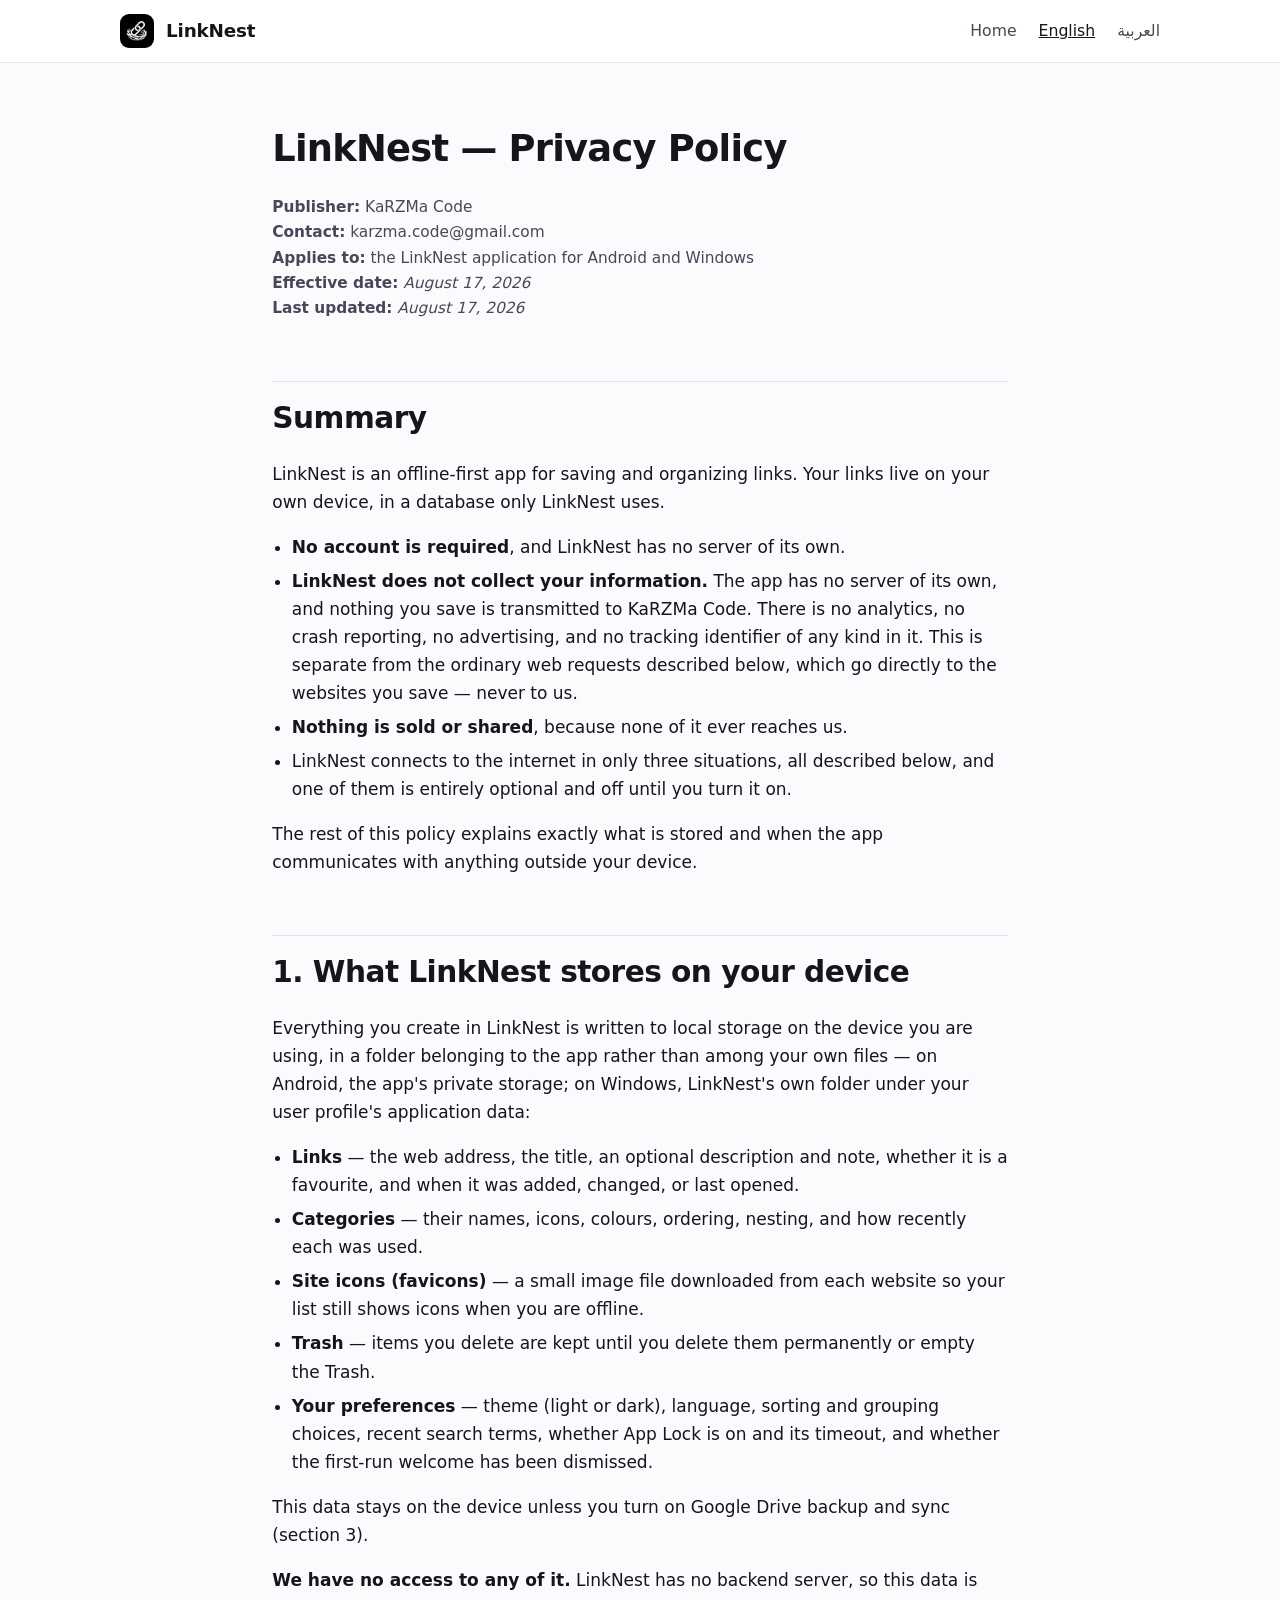
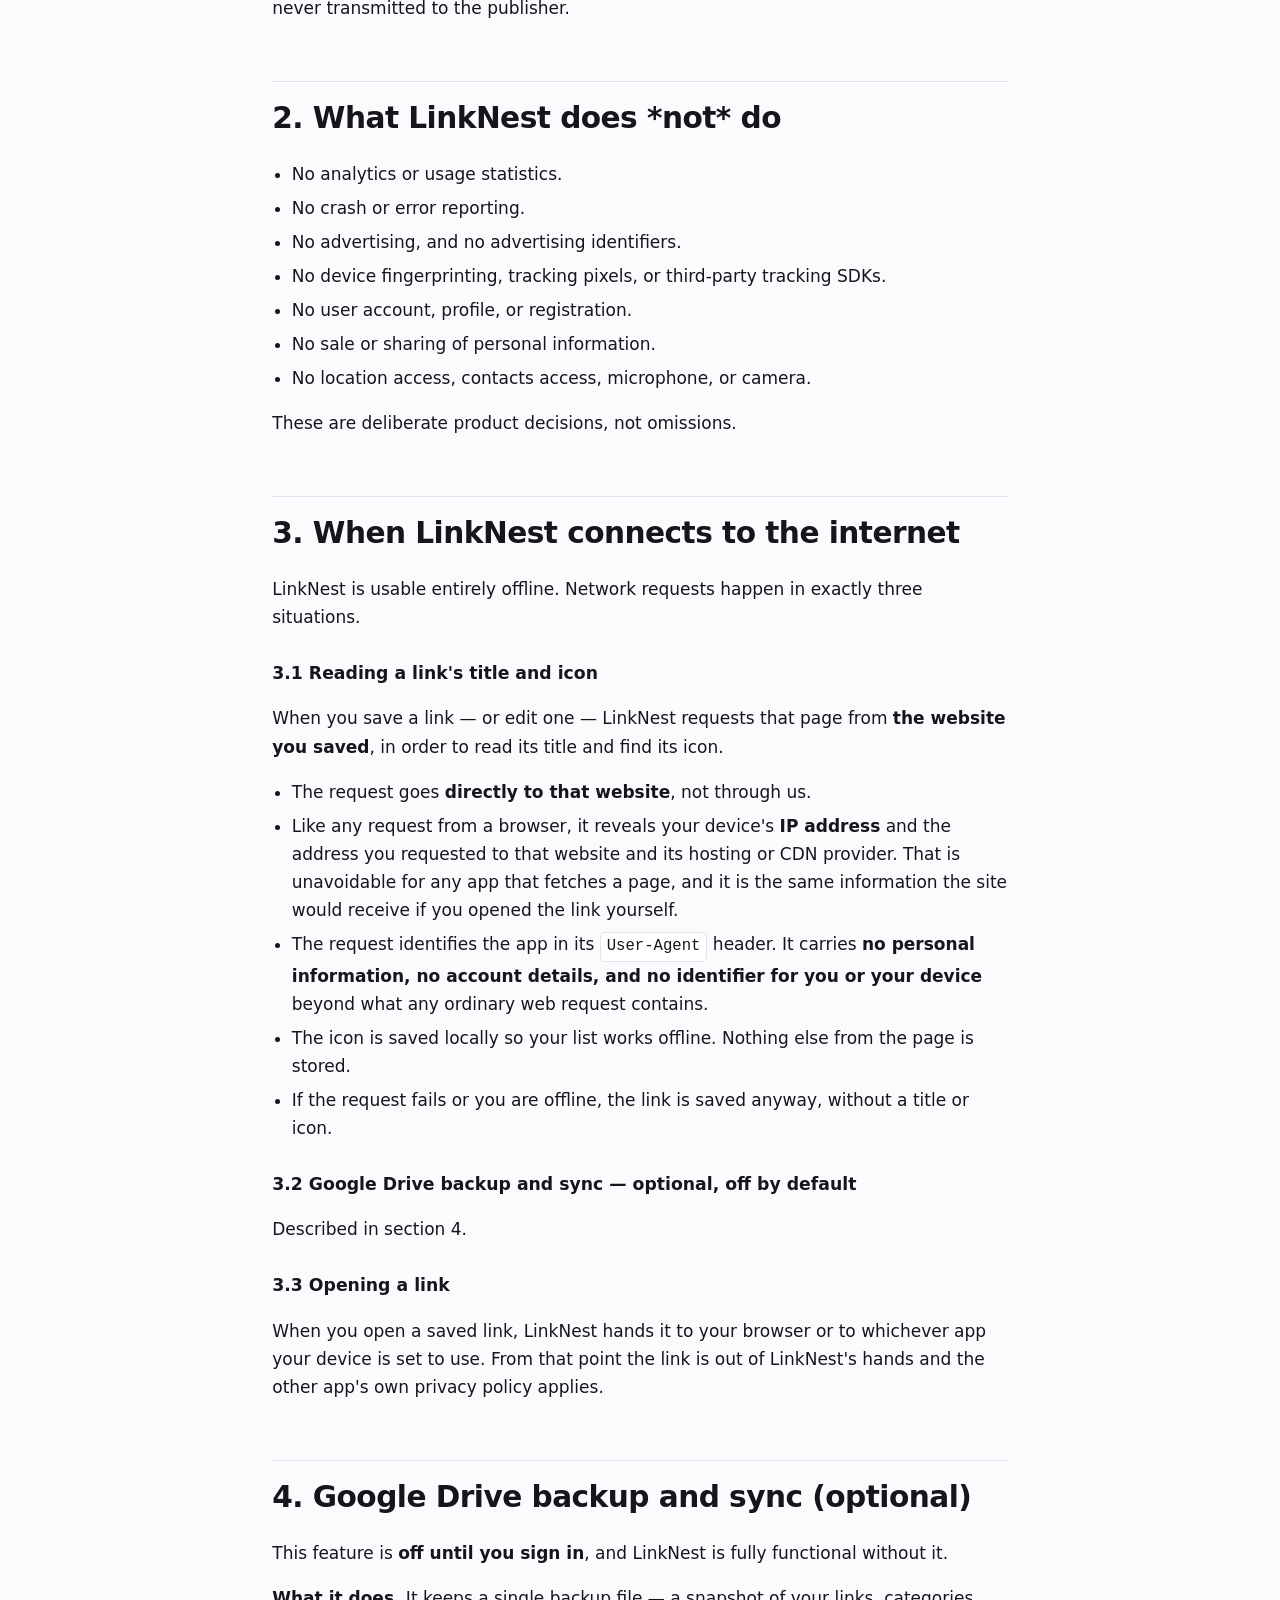
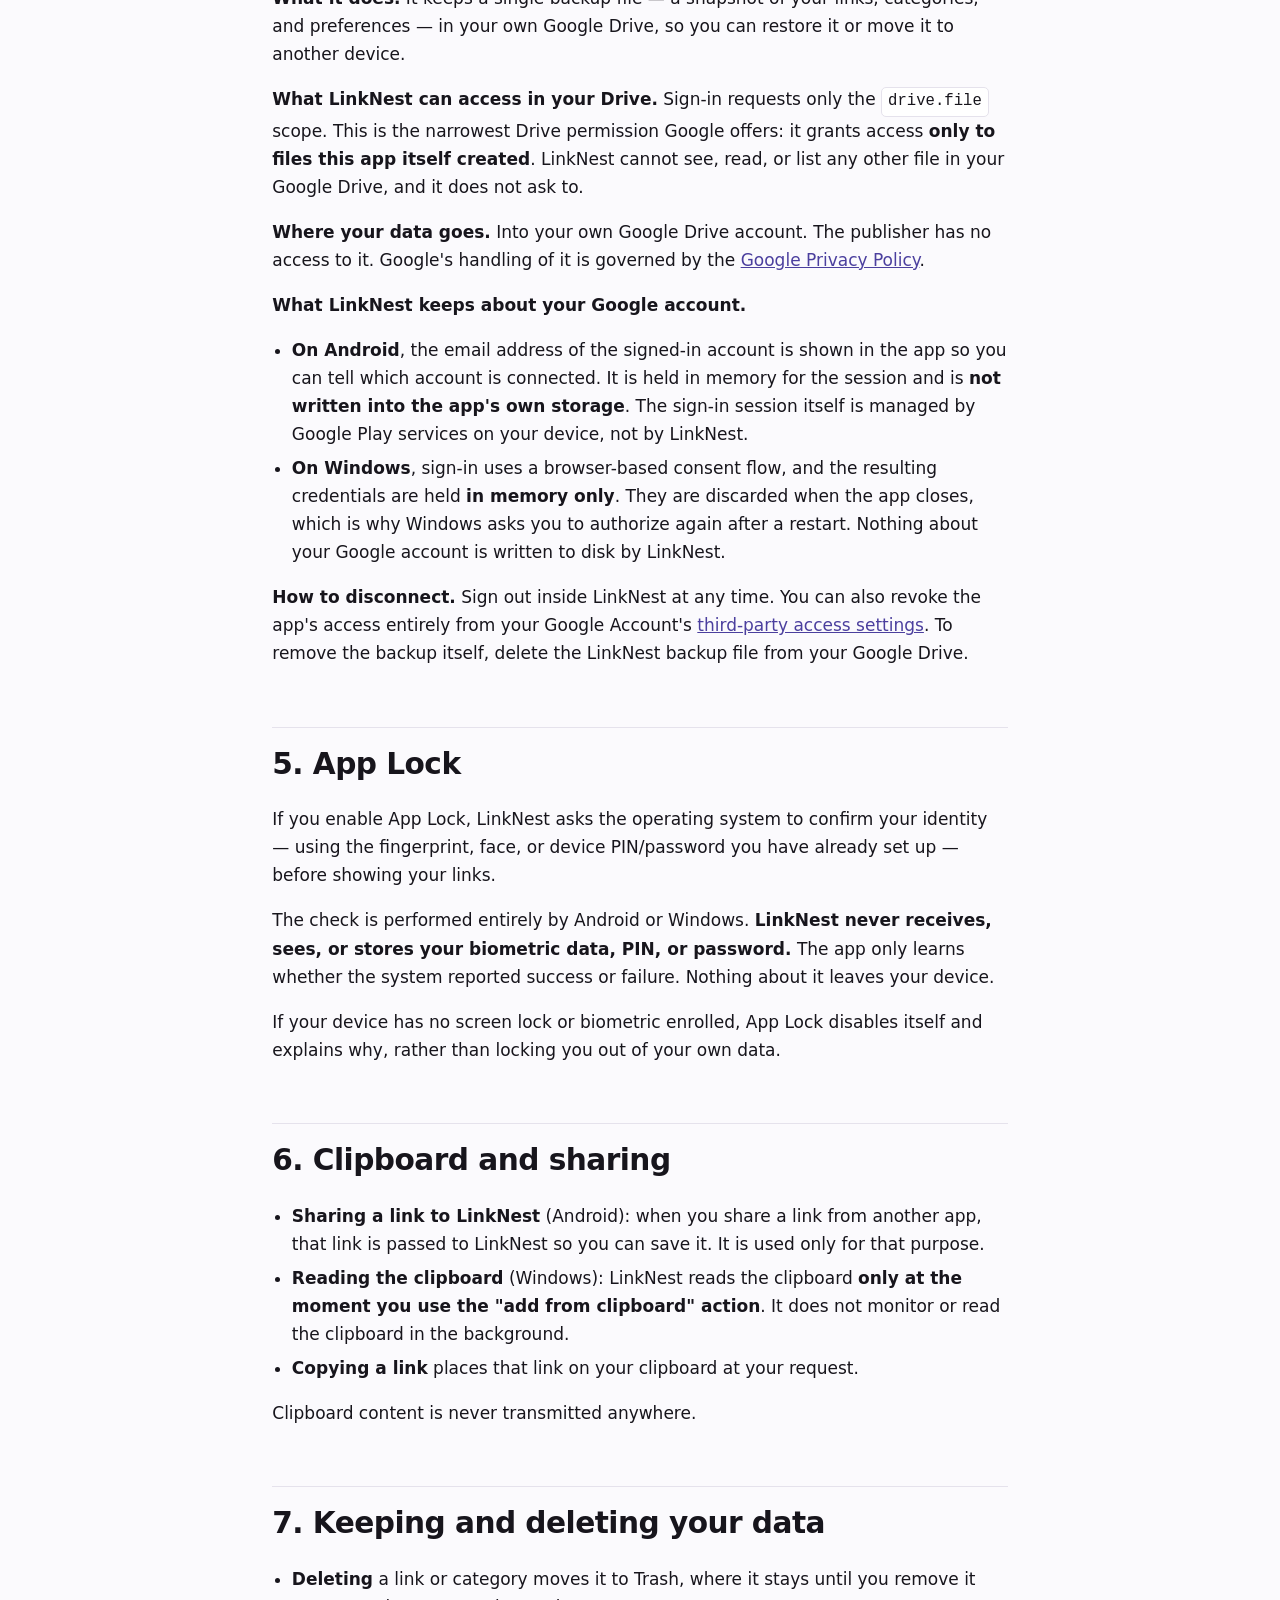
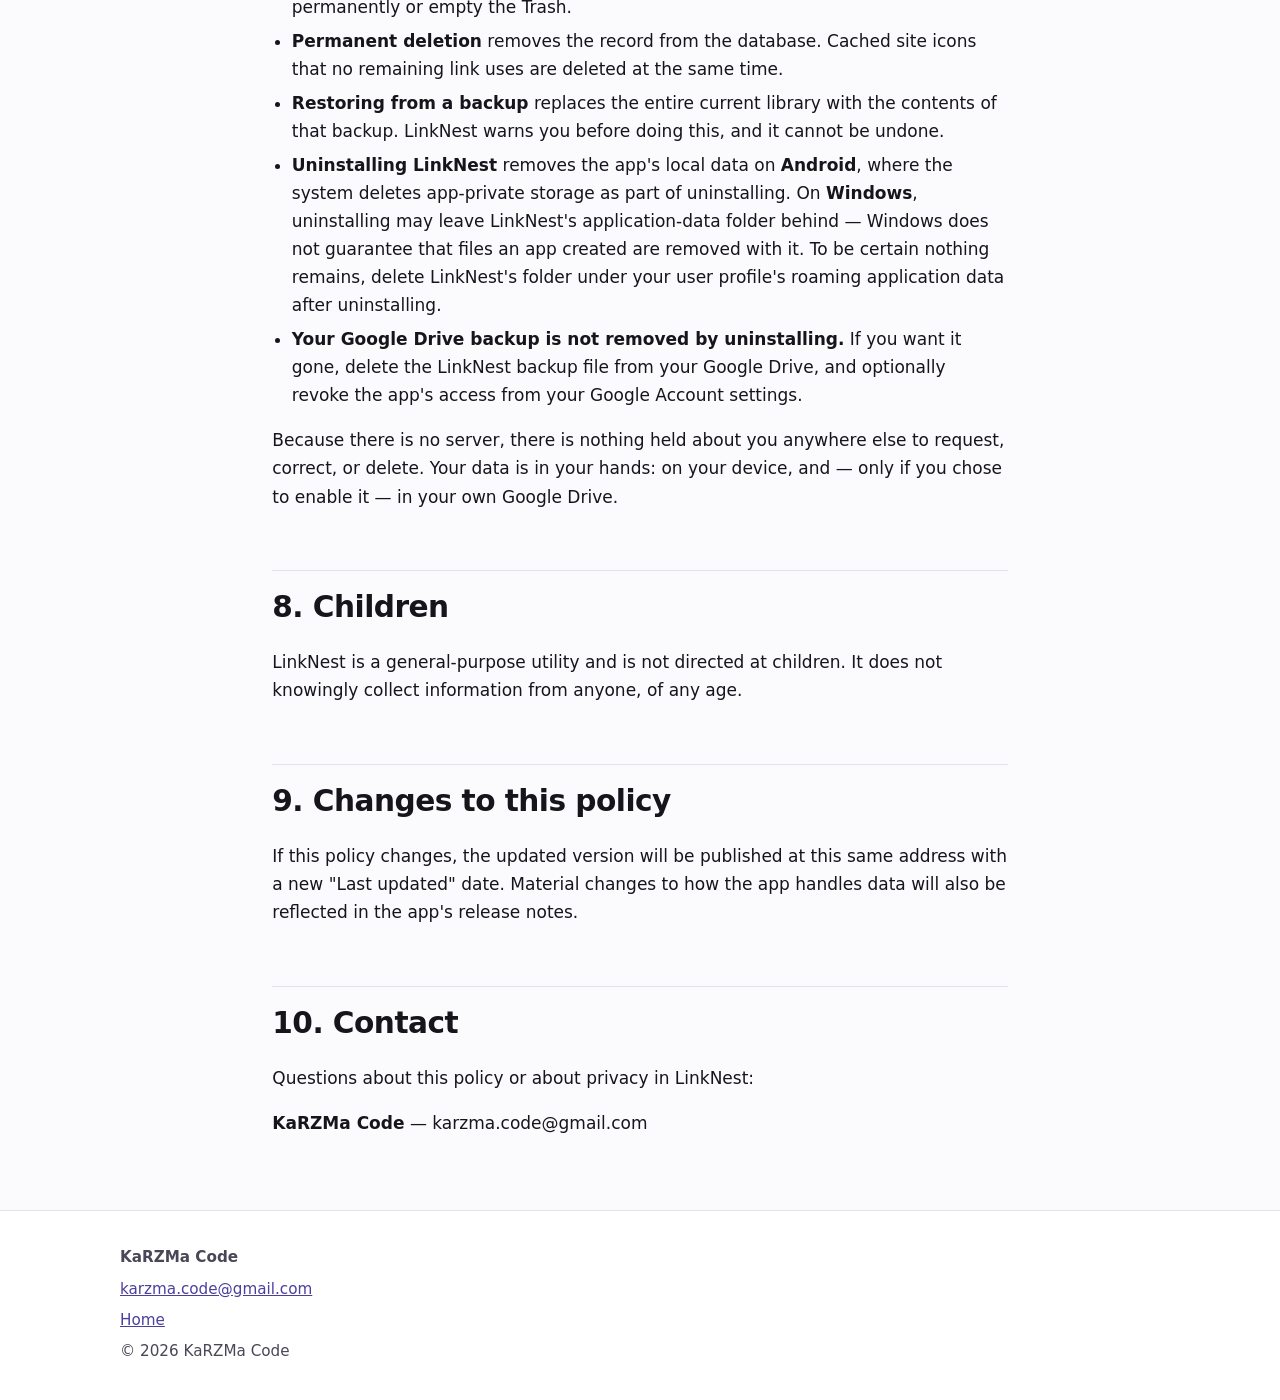
==== privacy/index.html @ 83b1db8c "Deploy LinkNest website" ====
<!DOCTYPE html>
<html lang="en">
<head>
<meta charset="utf-8">
<meta name="viewport" content="width=device-width, initial-scale=1">
<title>Privacy Policy — LinkNest</title>
<meta name="description" content="How LinkNest handles your data: what is stored on your device, when the app uses the internet, and what optional Google Drive sync can access.">
<link rel="canonical" href="https://linknest.dev/privacy/">
<link rel="alternate" hreflang="en" href="https://linknest.dev/privacy/">
<link rel="alternate" hreflang="ar" href="https://linknest.dev/privacy/ar/">
<meta property="og:type" content="article">
<meta property="og:site_name" content="LinkNest">
<meta property="og:title" content="Privacy Policy — LinkNest">
<meta property="og:description" content="How LinkNest handles your data: what is stored on your device, when the app uses the internet, and what optional Google Drive sync can access.">
<meta property="og:url" content="https://linknest.dev/privacy/">
<meta property="og:image" content="https://linknest.dev/img/og-card.png">
<meta name="theme-color" content="#000000">
<link rel="icon" href="../favicon.ico" sizes="any">
<link rel="icon" type="image/png" href="../img/linknest-icon-192.png">
<link rel="apple-touch-icon" href="../img/linknest-icon-192.png">
<link rel="stylesheet" href="../css/style.css">
</head>
<body>
<a class="skip-link" href="#main">Skip to content</a>

<header class="site-header">
  <div class="shell">
    <a class="brand" href="../">
      <img src="../img/linknest-icon-192.png" alt="" width="34" height="34">
      LinkNest
    </a>
    <nav class="site-nav" aria-label="Primary">
      <a href="../">Home</a>
      <a href="./" aria-current="page" lang="en">English</a>
      <a href="ar/" lang="ar">العربية</a>
    </nav>
  </div>
</header>

<main id="main" class="policy">
  <div class="shell">
    <h1>LinkNest — Privacy Policy</h1>
    <p class="meta"><strong>Publisher:</strong> KaRZMa Code<br><strong>Contact:</strong> karzma.code@gmail.com<br><strong>Applies to:</strong> the LinkNest application for Android and Windows<br><strong>Effective date:</strong> <em>August 17, 2026</em><br><strong>Last updated:</strong> <em>August 17, 2026</em></p>
    <hr>
    <h2>Summary</h2>
    <p>LinkNest is an offline-first app for saving and organizing links. Your links live on your own device, in a database only LinkNest uses.</p>
    <ul>
    <li><strong>No account is required</strong>, and LinkNest has no server of its own.</li>
    <li><strong>LinkNest does not collect your information.</strong> The app has no server of its own, and nothing you save is transmitted to KaRZMa Code. There is no analytics, no crash reporting, no advertising, and no tracking identifier of any kind in it. This is separate from the ordinary web requests described below, which go directly to the websites you save — never to us.</li>
    <li><strong>Nothing is sold or shared</strong>, because none of it ever reaches us.</li>
    <li>LinkNest connects to the internet in only three situations, all described below, and one of them is entirely optional and off until you turn it on.</li>
    </ul>
    <p>The rest of this policy explains exactly what is stored and when the app communicates with anything outside your device.</p>
    <hr>
    <h2>1. What LinkNest stores on your device</h2>
    <p>Everything you create in LinkNest is written to local storage on the device you are using, in a folder belonging to the app rather than among your own files — on Android, the app's private storage; on Windows, LinkNest's own folder under your user profile's application data:</p>
    <ul>
    <li><strong>Links</strong> — the web address, the title, an optional description and note, whether it is a favourite, and when it was added, changed, or last opened.</li>
    <li><strong>Categories</strong> — their names, icons, colours, ordering, nesting, and how recently each was used.</li>
    <li><strong>Site icons (favicons)</strong> — a small image file downloaded from each website so your list still shows icons when you are offline.</li>
    <li><strong>Trash</strong> — items you delete are kept until you delete them permanently or empty the Trash.</li>
    <li><strong>Your preferences</strong> — theme (light or dark), language, sorting and grouping choices, recent search terms, whether App Lock is on and its timeout, and whether the first-run welcome has been dismissed.</li>
    </ul>
    <p>This data stays on the device unless you turn on Google Drive backup and sync (section 3).</p>
    <p><strong>We have no access to any of it.</strong> LinkNest has no backend server, so this data is never transmitted to the publisher.</p>
    <hr>
    <h2>2. What LinkNest does *not* do</h2>
    <ul>
    <li>No analytics or usage statistics.</li>
    <li>No crash or error reporting.</li>
    <li>No advertising, and no advertising identifiers.</li>
    <li>No device fingerprinting, tracking pixels, or third-party tracking SDKs.</li>
    <li>No user account, profile, or registration.</li>
    <li>No sale or sharing of personal information.</li>
    <li>No location access, contacts access, microphone, or camera.</li>
    </ul>
    <p>These are deliberate product decisions, not omissions.</p>
    <hr>
    <h2>3. When LinkNest connects to the internet</h2>
    <p>LinkNest is usable entirely offline. Network requests happen in exactly three situations.</p>
    <h3>3.1 Reading a link's title and icon</h3>
    <p>When you save a link — or edit one — LinkNest requests that page from <strong>the website you saved</strong>, in order to read its title and find its icon.</p>
    <ul>
    <li>The request goes <strong>directly to that website</strong>, not through us.</li>
    <li>Like any request from a browser, it reveals your device's <strong>IP address</strong> and the address you requested to that website and its hosting or CDN provider. That is unavoidable for any app that fetches a page, and it is the same information the site would receive if you opened the link yourself.</li>
    <li>The request identifies the app in its <code>User-Agent</code> header. It carries <strong>no personal information, no account details, and no identifier for you or your device</strong> beyond what any ordinary web request contains.</li>
    <li>The icon is saved locally so your list works offline. Nothing else from the page is stored.</li>
    <li>If the request fails or you are offline, the link is saved anyway, without a title or icon.</li>
    </ul>
    <h3>3.2 Google Drive backup and sync — optional, off by default</h3>
    <p>Described in section 4.</p>
    <h3>3.3 Opening a link</h3>
    <p>When you open a saved link, LinkNest hands it to your browser or to whichever app your device is set to use. From that point the link is out of LinkNest's hands and the other app's own privacy policy applies.</p>
    <hr>
    <h2>4. Google Drive backup and sync (optional)</h2>
    <p>This feature is <strong>off until you sign in</strong>, and LinkNest is fully functional without it.</p>
    <p><strong>What it does.</strong> It keeps a single backup file — a snapshot of your links, categories, and preferences — in your own Google Drive, so you can restore it or move it to another device.</p>
    <p><strong>What LinkNest can access in your Drive.</strong> Sign-in requests only the <code>drive.file</code> scope. This is the narrowest Drive permission Google offers: it grants access <strong>only to files this app itself created</strong>. LinkNest cannot see, read, or list any other file in your Google Drive, and it does not ask to.</p>
    <p><strong>Where your data goes.</strong> Into your own Google Drive account. The publisher has no access to it. Google's handling of it is governed by the <a href="https://policies.google.com/privacy">Google Privacy Policy</a>.</p>
    <p><strong>What LinkNest keeps about your Google account.</strong></p>
    <ul>
    <li><strong>On Android</strong>, the email address of the signed-in account is shown in the app so you can tell which account is connected. It is held in memory for the session and is <strong>not written into the app's own storage</strong>. The sign-in session itself is managed by Google Play services on your device, not by LinkNest.</li>
    <li><strong>On Windows</strong>, sign-in uses a browser-based consent flow, and the resulting credentials are held <strong>in memory only</strong>. They are discarded when the app closes, which is why Windows asks you to authorize again after a restart. Nothing about your Google account is written to disk by LinkNest.</li>
    </ul>
    <p><strong>How to disconnect.</strong> Sign out inside LinkNest at any time. You can also revoke the app's access entirely from your Google Account's <a href="https://myaccount.google.com/permissions">third-party access settings</a>. To remove the backup itself, delete the LinkNest backup file from your Google Drive.</p>
    <hr>
    <h2>5. App Lock</h2>
    <p>If you enable App Lock, LinkNest asks the operating system to confirm your identity — using the fingerprint, face, or device PIN/password you have already set up — before showing your links.</p>
    <p>The check is performed entirely by Android or Windows. <strong>LinkNest never receives, sees, or stores your biometric data, PIN, or password.</strong> The app only learns whether the system reported success or failure. Nothing about it leaves your device.</p>
    <p>If your device has no screen lock or biometric enrolled, App Lock disables itself and explains why, rather than locking you out of your own data.</p>
    <hr>
    <h2>6. Clipboard and sharing</h2>
    <ul>
    <li><strong>Sharing a link to LinkNest</strong> (Android): when you share a link from another app, that link is passed to LinkNest so you can save it. It is used only for that purpose.</li>
    <li><strong>Reading the clipboard</strong> (Windows): LinkNest reads the clipboard <strong>only at the moment you use the "add from clipboard" action</strong>. It does not monitor or read the clipboard in the background.</li>
    <li><strong>Copying a link</strong> places that link on your clipboard at your request.</li>
    </ul>
    <p>Clipboard content is never transmitted anywhere.</p>
    <hr>
    <h2>7. Keeping and deleting your data</h2>
    <ul>
    <li><strong>Deleting</strong> a link or category moves it to Trash, where it stays until you remove it permanently or empty the Trash.</li>
    <li><strong>Permanent deletion</strong> removes the record from the database. Cached site icons that no remaining link uses are deleted at the same time.</li>
    <li><strong>Restoring from a backup</strong> replaces the entire current library with the contents of that backup. LinkNest warns you before doing this, and it cannot be undone.</li>
    <li><strong>Uninstalling LinkNest</strong> removes the app's local data on <strong>Android</strong>, where the system deletes app-private storage as part of uninstalling. On <strong>Windows</strong>, uninstalling may leave LinkNest's application-data folder behind — Windows does not guarantee that files an app created are removed with it. To be certain nothing remains, delete LinkNest's folder under your user profile's roaming application data after uninstalling.</li>
    <li><strong>Your Google Drive backup is not removed by uninstalling.</strong> If you want it gone, delete the LinkNest backup file from your Google Drive, and optionally revoke the app's access from your Google Account settings.</li>
    </ul>
    <p>Because there is no server, there is nothing held about you anywhere else to request, correct, or delete. Your data is in your hands: on your device, and — only if you chose to enable it — in your own Google Drive.</p>
    <hr>
    <h2>8. Children</h2>
    <p>LinkNest is a general-purpose utility and is not directed at children. It does not knowingly collect information from anyone, of any age.</p>
    <hr>
    <h2>9. Changes to this policy</h2>
    <p>If this policy changes, the updated version will be published at this same address with a new "Last updated" date. Material changes to how the app handles data will also be reflected in the app's release notes.</p>
    <hr>
    <h2>10. Contact</h2>
    <p>Questions about this policy or about privacy in LinkNest:</p>
    <p><strong>KaRZMa Code</strong> — karzma.code@gmail.com</p>
  </div>
</main>

<footer class="site-footer">
  <div class="shell">
    <p><strong>KaRZMa&nbsp;Code</strong></p>
    <p><a href="mailto:karzma.code@gmail.com">karzma.code@gmail.com</a></p>
    <p><a href="../">Home</a></p>
    <p>&copy; <span data-current-year>2026</span> KaRZMa Code</p>
  </div>
</footer>

<script src="../js/main.js"></script>
</body>
</html>
---- css/style.css ----
/*
  LinkNest website — one stylesheet for all pages.

  Deliberately plain CSS with no build step: the site is three static pages on
  GitHub Pages, and anything that needs compiling would be a dependency the
  site does not otherwise have.

  The palette follows the app's own mark: a near-black ink on a near-white
  ground, with a single indigo accent. Dark mode is honoured through
  prefers-color-scheme so the page matches the reader's system rather than
  forcing a look.
*/

:root {
  --ink: #17151c;
  --ink-soft: #4a4657;
  --ground: #fbfafd;
  --surface: #ffffff;
  --line: #e5e2ec;
  --accent: #4b3f9e;
  --accent-ink: #ffffff;
  --radius: 14px;
  --measure: 68ch;
  --shell: 1080px;
}

@media (prefers-color-scheme: dark) {
  :root {
    --ink: #ece7f2;
    --ink-soft: #b0a9bd;
    --ground: #101014;
    --surface: #17171d;
    --line: #2b2933;
    --accent: #a99cf5;
    --accent-ink: #16121f;
  }
}

*,
*::before,
*::after {
  box-sizing: border-box;
}

html {
  scroll-behavior: smooth;
}

@media (prefers-reduced-motion: reduce) {
  html {
    scroll-behavior: auto;
  }
}

body {
  margin: 0;
  background: var(--ground);
  color: var(--ink);
  font-family: system-ui, -apple-system, "Segoe UI", Roboto, "Helvetica Neue",
    Arial, "Noto Sans", "Noto Sans Arabic", sans-serif;
  font-size: 1.0625rem;
  line-height: 1.65;
  -webkit-text-size-adjust: 100%;
}

.shell {
  width: 100%;
  max-width: var(--shell);
  margin-inline: auto;
  padding-inline: 20px;
}

/* Visible only to keyboard users, and only once focused.

   Hidden by clipping rather than by parking it off-screen at a negative
   offset: in a right-to-left document the off-screen trick extends the
   scrollable area in the inline-start direction, which gives the whole page a
   phantom horizontal scrollbar. Clipping is direction-agnostic and leaves the
   link fully focusable. */
.skip-link {
  position: absolute;
  width: 1px;
  height: 1px;
  padding: 0;
  overflow: hidden;
  clip-path: inset(50%);
  white-space: nowrap;
  background: var(--accent);
  color: var(--accent-ink);
  border-radius: 0 0 var(--radius) 0;
  z-index: 10;
}

.skip-link:focus {
  width: auto;
  height: auto;
  padding: 10px 16px;
  overflow: visible;
  clip-path: none;
  inset-block-start: 0;
  inset-inline-start: 0;
}

a {
  color: var(--accent);
}

a:focus-visible,
.button:focus-visible {
  outline: 3px solid var(--accent);
  outline-offset: 3px;
  border-radius: 4px;
}

/* ---------- Header ---------- */

.site-header {
  border-bottom: 1px solid var(--line);
  background: var(--surface);
}

.site-header .shell {
  display: flex;
  flex-wrap: wrap;
  gap: 12px 24px;
  align-items: center;
  justify-content: space-between;
  padding-block: 14px;
}

.brand {
  display: inline-flex;
  align-items: center;
  gap: 12px;
  font-weight: 650;
  font-size: 1.15rem;
  color: var(--ink);
  text-decoration: none;
  letter-spacing: -0.01em;
}

.brand img {
  width: 34px;
  height: 34px;
  border-radius: 9px;
  display: block;
}

.site-nav {
  display: flex;
  gap: 22px;
  font-size: 0.98rem;
}

.site-nav a {
  color: var(--ink-soft);
  text-decoration: none;
}

.site-nav a:hover,
.site-nav a[aria-current="page"] {
  color: var(--ink);
  text-decoration: underline;
}

/* ---------- Hero ---------- */

.hero {
  text-align: center;
  padding-block: clamp(48px, 9vw, 92px);
}

.hero img {
  width: clamp(88px, 16vw, 116px);
  height: auto;
  border-radius: 24px;
  margin-bottom: 26px;
}

.hero h1 {
  font-size: clamp(2.1rem, 6vw, 3.1rem);
  line-height: 1.12;
  letter-spacing: -0.025em;
  margin: 0 0 14px;
}

.lede {
  font-size: clamp(1.06rem, 2.4vw, 1.2rem);
  color: var(--ink-soft);
  max-width: 60ch;
  margin: 0 auto;
}

.platforms {
  list-style: none;
  display: flex;
  flex-wrap: wrap;
  gap: 10px;
  justify-content: center;
  padding: 0;
  margin: 30px 0 0;
}

.platforms li {
  border: 1px solid var(--line);
  background: var(--surface);
  border-radius: 999px;
  padding: 7px 17px;
  font-size: 0.93rem;
  color: var(--ink-soft);
}

/* ---------- Sections ---------- */

section {
  padding-block: clamp(38px, 6vw, 62px);
  border-top: 1px solid var(--line);
}

h2 {
  font-size: clamp(1.4rem, 3.4vw, 1.85rem);
  letter-spacing: -0.018em;
  margin: 0 0 8px;
}

.section-lede {
  color: var(--ink-soft);
  max-width: var(--measure);
  margin: 0 0 30px;
}

.features {
  list-style: none;
  padding: 0;
  margin: 0;
  display: grid;
  gap: 18px;
  grid-template-columns: repeat(auto-fit, minmax(260px, 1fr));
}

.features li {
  background: var(--surface);
  border: 1px solid var(--line);
  border-radius: var(--radius);
  padding: 22px;
}

.features h3 {
  margin: 0 0 6px;
  font-size: 1.06rem;
}

.features p {
  margin: 0;
  color: var(--ink-soft);
  font-size: 0.97rem;
}

.privacy-points {
  max-width: var(--measure);
  padding-left: 1.15em;
  color: var(--ink-soft);
}

.privacy-points li + li {
  margin-top: 8px;
}

.button {
  display: inline-block;
  margin-top: 22px;
  background: var(--accent);
  color: var(--accent-ink);
  text-decoration: none;
  font-weight: 600;
  padding: 12px 24px;
  border-radius: 999px;
}

.button:hover {
  filter: brightness(1.08);
}

/* ---------- Footer ---------- */

.site-footer {
  border-top: 1px solid var(--line);
  background: var(--surface);
  padding-block: 34px;
  font-size: 0.95rem;
  color: var(--ink-soft);
}

.site-footer p {
  margin: 0 0 6px;
}

.site-footer a {
  color: var(--accent);
}

/* ---------- Policy pages ---------- */

.policy {
  padding-block: clamp(34px, 6vw, 56px);
}

.policy .shell {
  max-width: calc(var(--measure) + 40px);
}

.policy h1 {
  font-size: clamp(1.75rem, 4.6vw, 2.3rem);
  letter-spacing: -0.02em;
  margin: 0 0 6px;
}

.policy h2 {
  margin-top: 2em;
  padding-top: 0.4em;
  border-top: 1px solid var(--line);
}

.policy h3 {
  margin-top: 1.6em;
  font-size: 1.08rem;
}

.policy hr {
  display: none; /* the h2 rules already separate sections */
}

.policy code {
  background: var(--surface);
  border: 1px solid var(--line);
  border-radius: 5px;
  padding: 1px 6px;
  font-size: 0.92em;
  /* Latin identifiers such as drive.file must stay LTR inside Arabic prose. */
  direction: ltr;
  unicode-bidi: isolate;
  display: inline-block;
}

.policy .meta {
  color: var(--ink-soft);
  font-size: 0.96rem;
  margin-bottom: 2em;
}

.policy ul {
  padding-left: 1.15em;
}

.policy li + li {
  margin-top: 6px;
}

.lang-switch {
  display: inline-block;
  margin-bottom: 24px;
  font-size: 0.95rem;
}

/* Right-to-left pages: mirror list indentation, which is the one thing the
   logical properties above do not already handle. */
[dir="rtl"] .policy ul,
[dir="rtl"] .privacy-points {
  padding-left: 0;
  padding-right: 1.15em;
}

@media (max-width: 560px) {
  .site-header .shell {
    justify-content: center;
  }

  .site-nav {
    gap: 18px;
  }
}
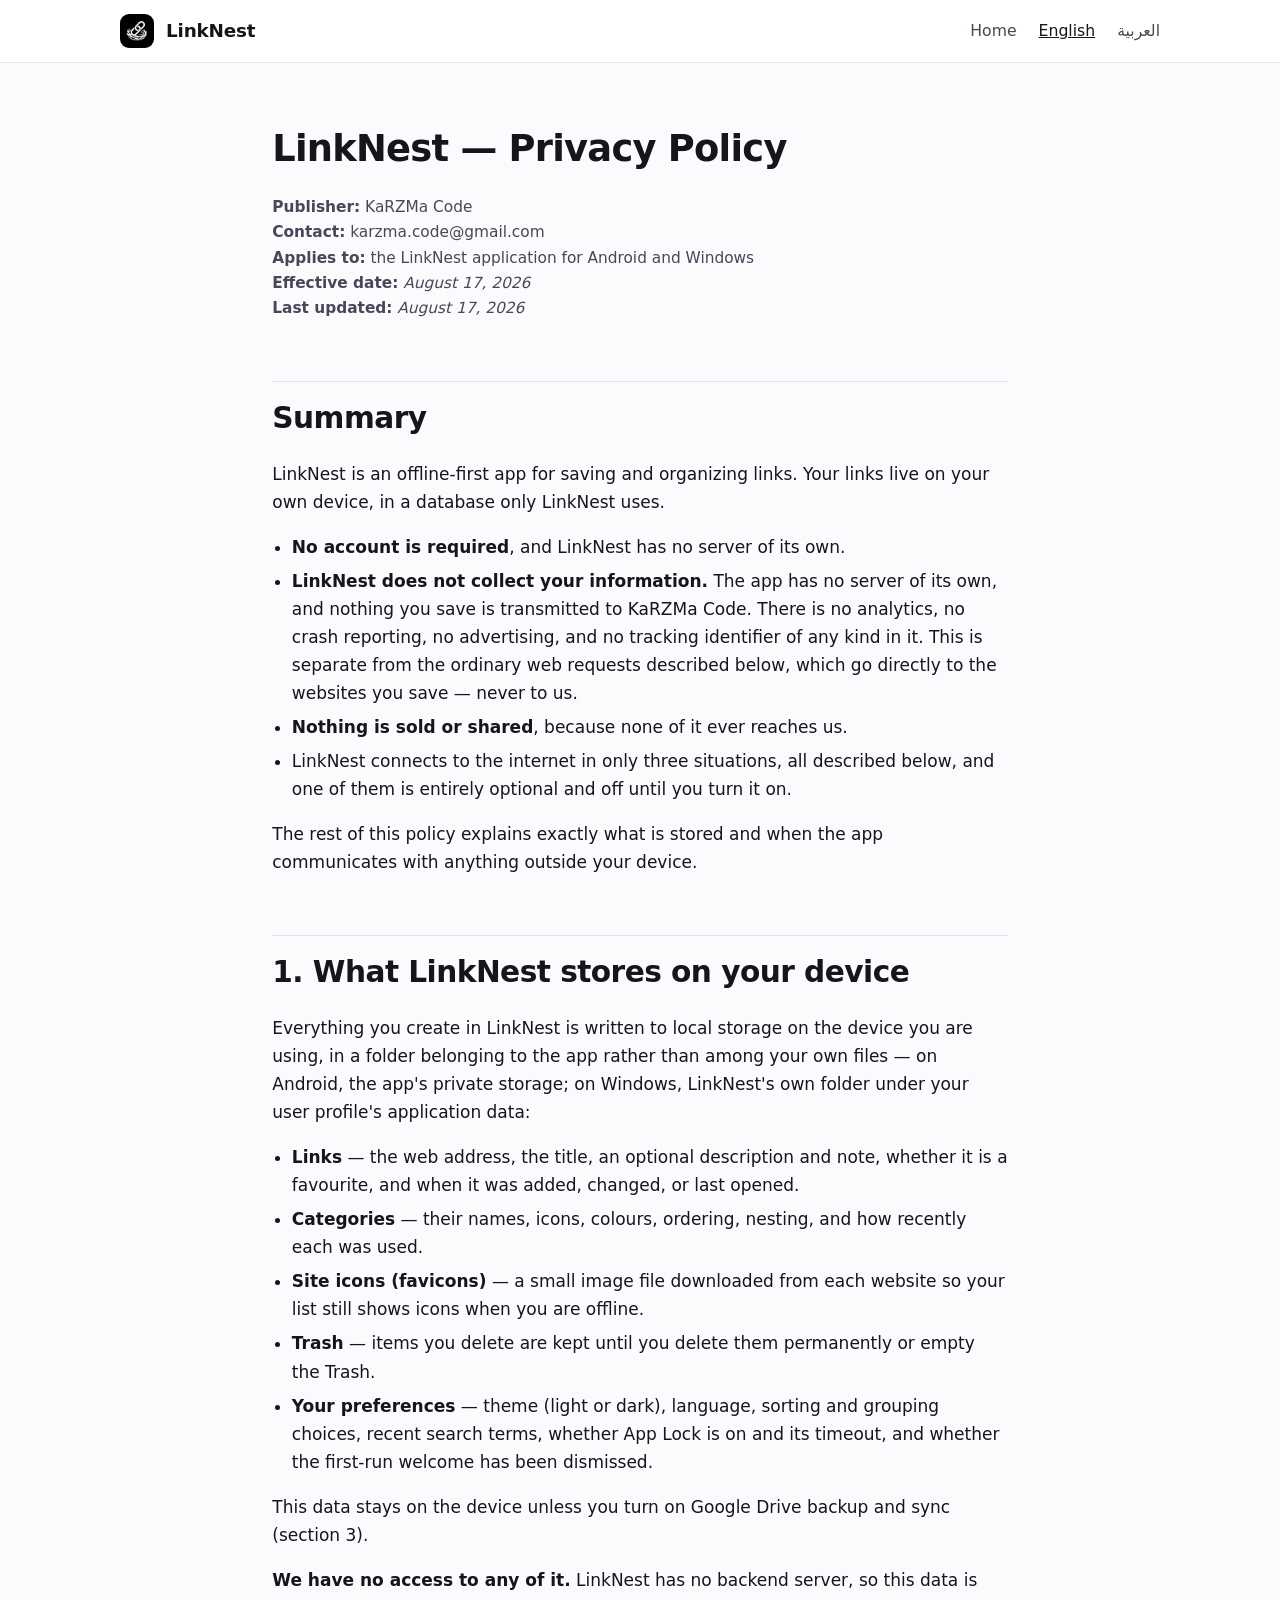
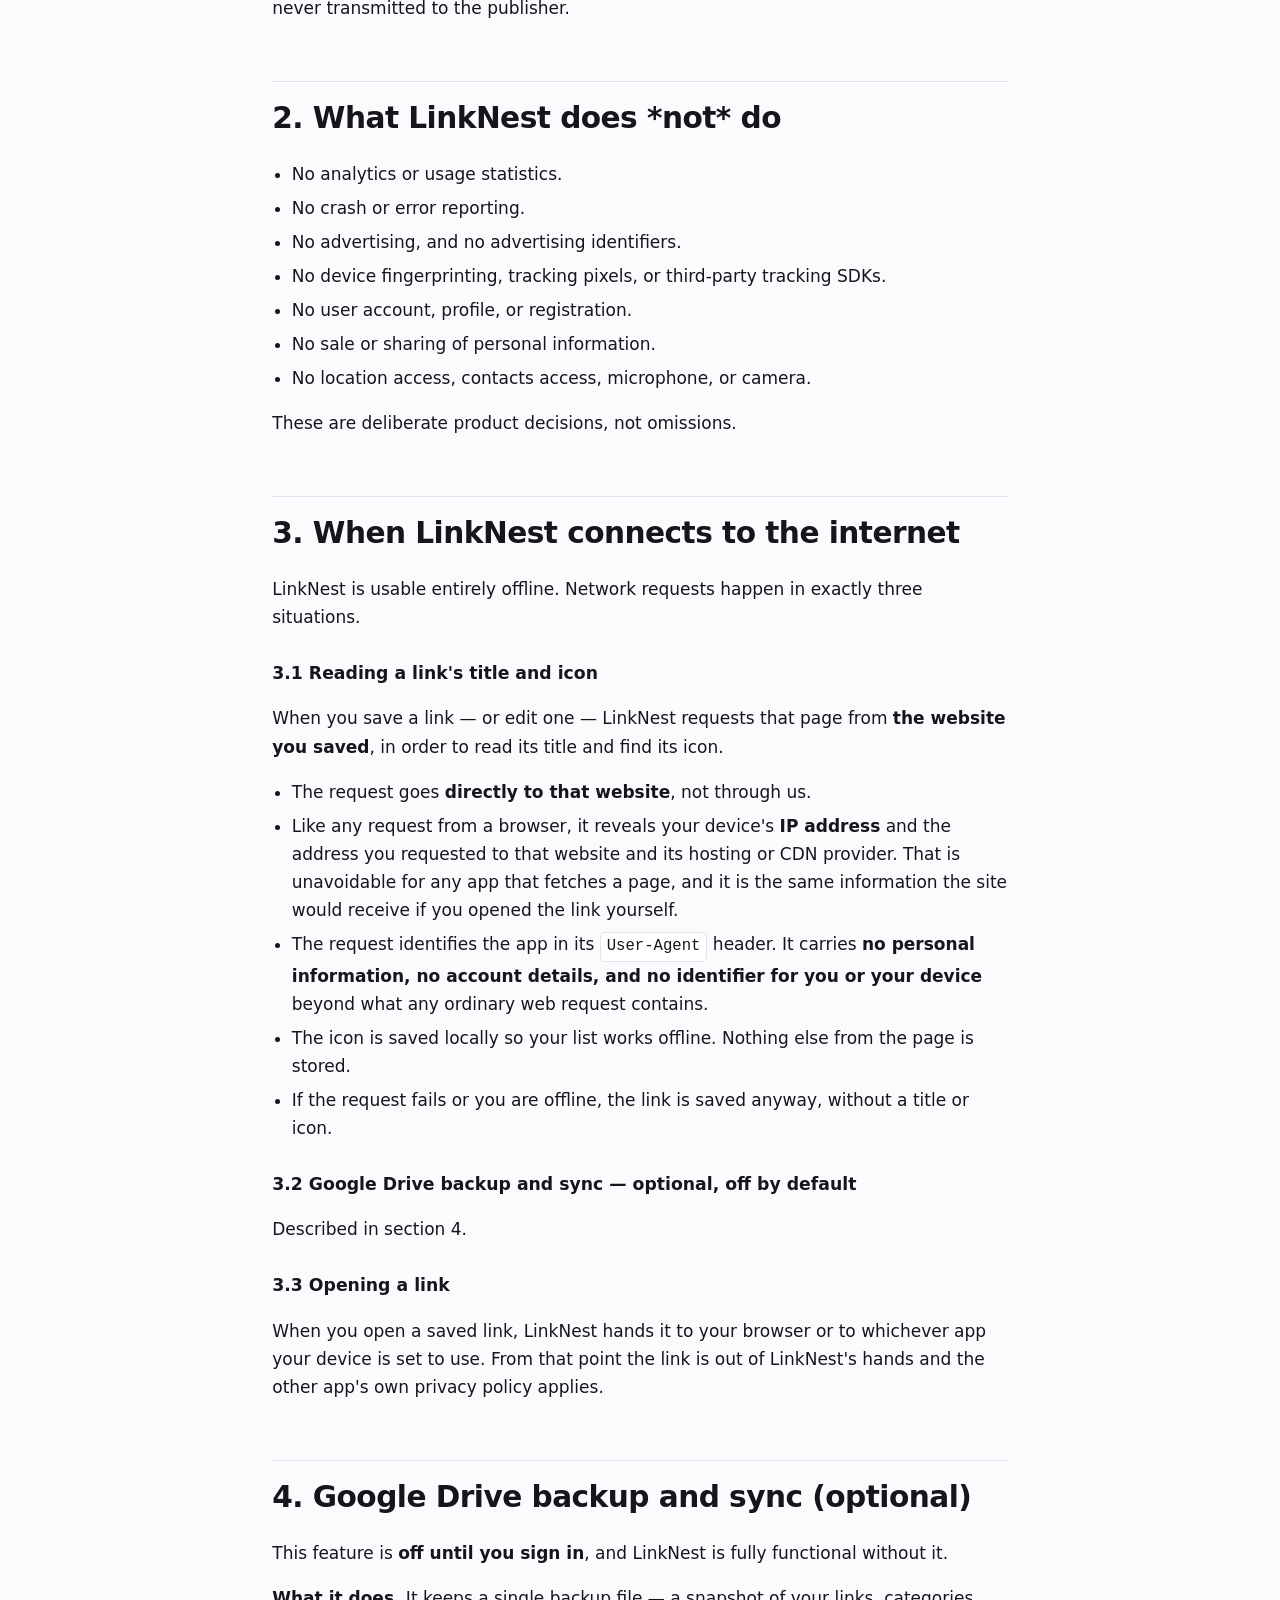
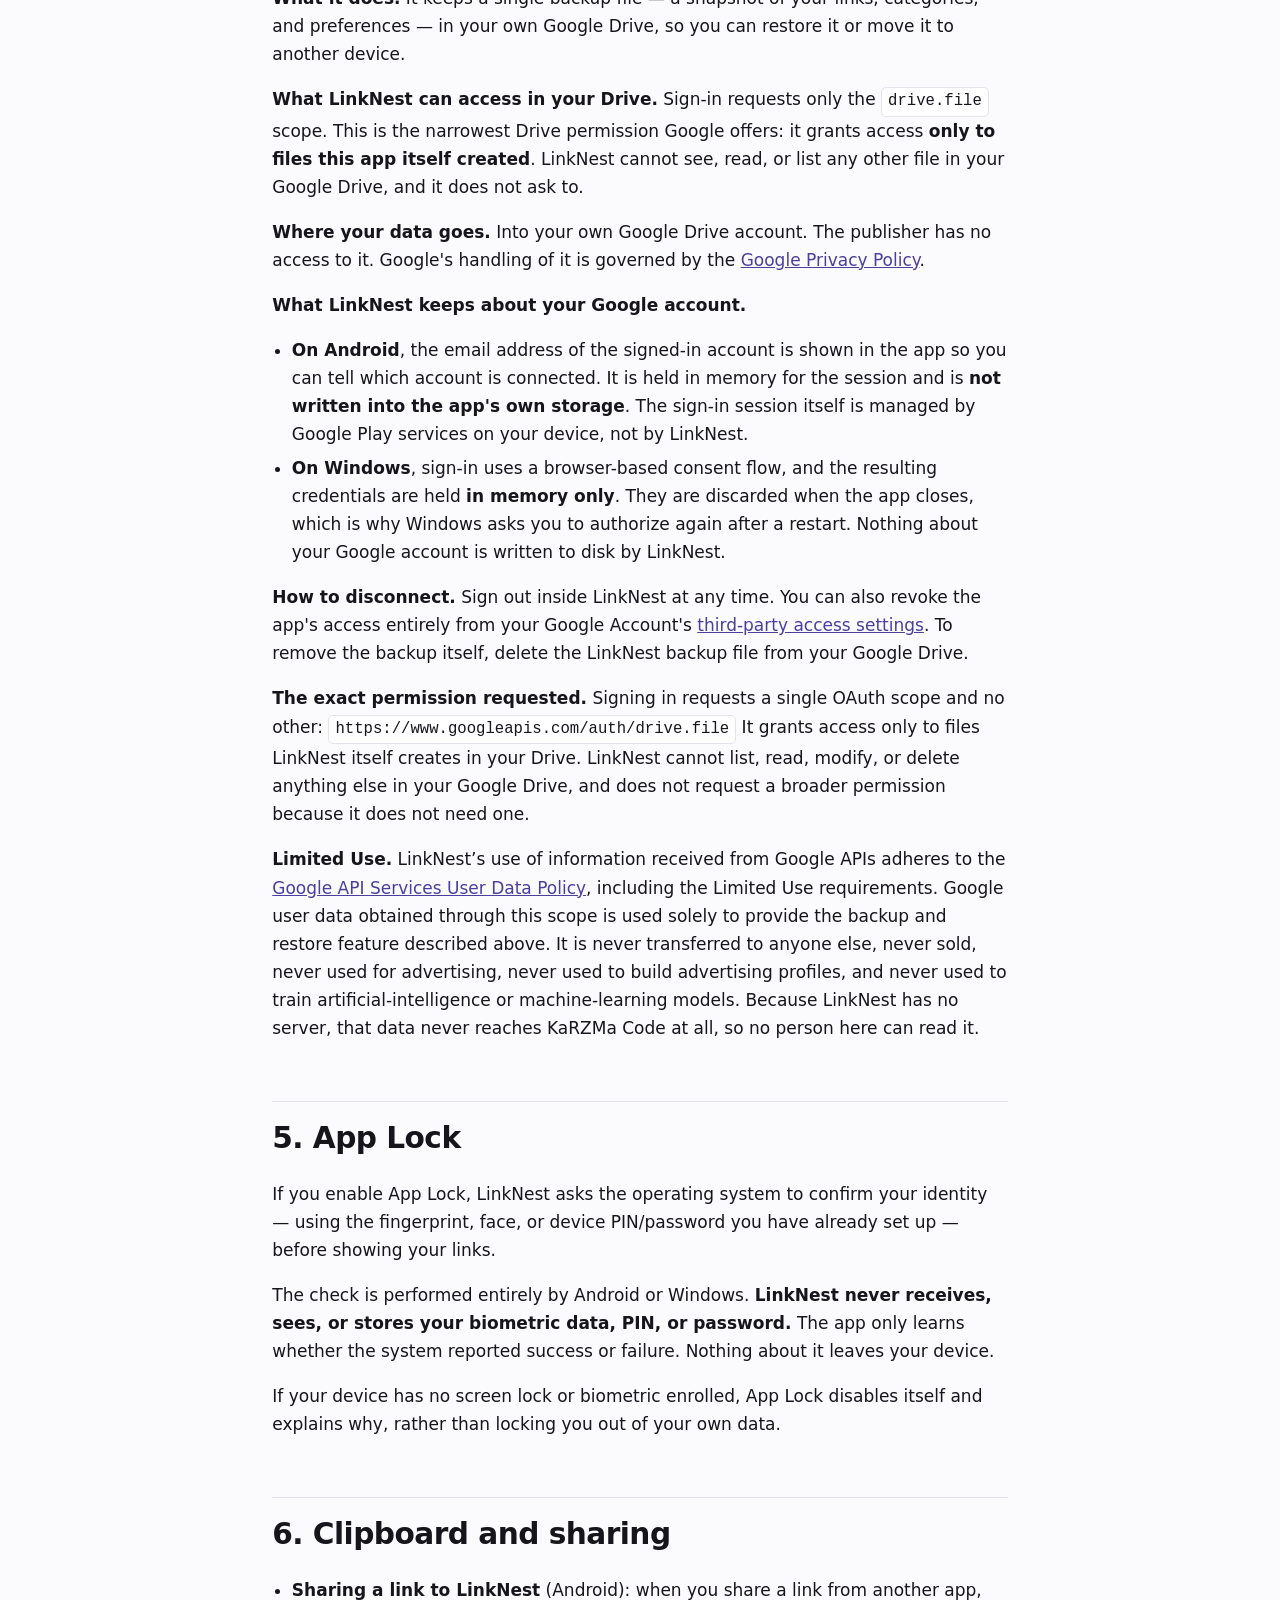
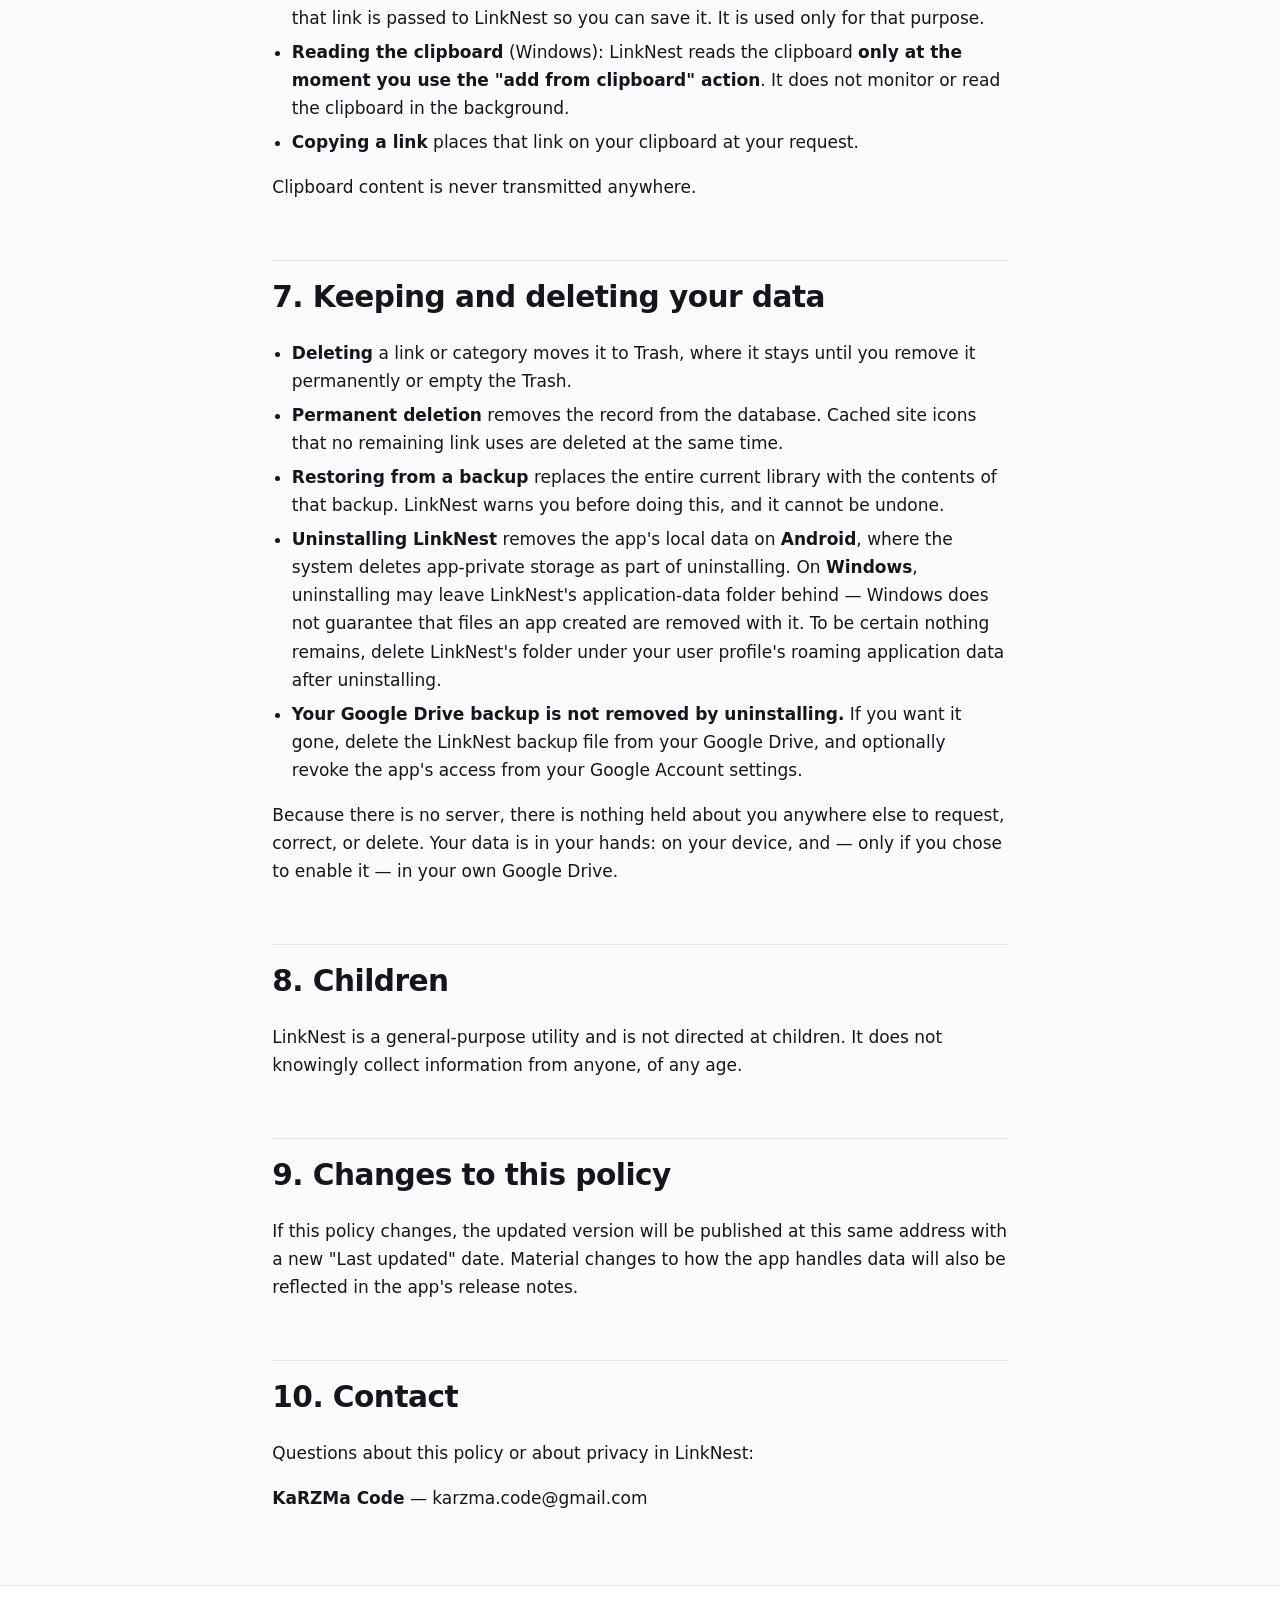
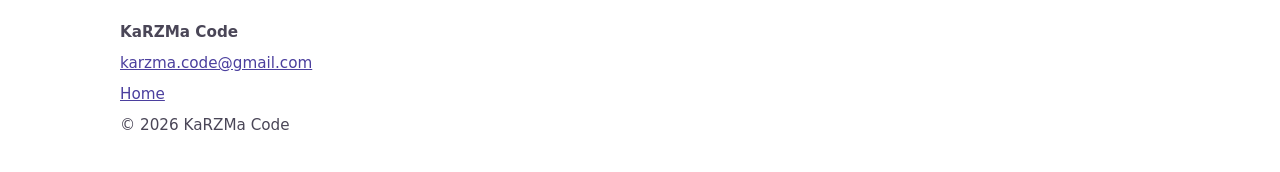
==== commit d50653de: "Update privacy policy regarding Google API permissions Clarified permission request and limited use " ====
--- a/privacy/index.html
+++ b/privacy/index.html
@@ -103,6 +103,8 @@
     <li><strong>On Windows</strong>, sign-in uses a browser-based consent flow, and the resulting credentials are held <strong>in memory only</strong>. They are discarded when the app closes, which is why Windows asks you to authorize again after a restart. Nothing about your Google account is written to disk by LinkNest.</li>
     </ul>
     <p><strong>How to disconnect.</strong> Sign out inside LinkNest at any time. You can also revoke the app's access entirely from your Google Account's <a href="https://myaccount.google.com/permissions">third-party access settings</a>. To remove the backup itself, delete the LinkNest backup file from your Google Drive.</p>
+    <p><strong>The exact permission requested.</strong> Signing in requests a single OAuth scope and no other: <code class="scope">https://www.googleapis.com/auth/drive.file</code> It grants access only to files LinkNest itself creates in your Drive. LinkNest cannot list, read, modify, or delete anything else in your Google Drive, and does not request a broader permission because it does not need one.</p>
+    <p><strong>Limited Use.</strong> LinkNest’s use of information received from Google APIs adheres to the <a href="https://developers.google.com/terms/api-services-user-data-policy" rel="noopener">Google API Services User Data Policy</a>, including the Limited Use requirements. Google user data obtained through this scope is used solely to provide the backup and restore feature described above. It is never transferred to anyone else, never sold, never used for advertising, never used to build advertising profiles, and never used to train artificial-intelligence or machine-learning models. Because LinkNest has no server, that data never reaches KaRZMa Code at all, so no person here can read it.</p>
     <hr>
     <h2>5. App Lock</h2>
     <p>If you enable App Lock, LinkNest asks the operating system to confirm your identity — using the fingerprint, face, or device PIN/password you have already set up — before showing your links.</p>
--- a/css/style.css
+++ b/css/style.css
@@ -184,6 +184,17 @@
   margin: 0 0 14px;
 }
 
+/* Sits between the app's name and the fuller description: the h1 is the name
+   alone, so this carries the one-line statement of what the name refers to. */
+.tagline {
+  font-size: clamp(1.12rem, 2.8vw, 1.35rem);
+  font-weight: 550;
+  color: var(--ink);
+  max-width: 46ch;
+  margin: 0 auto 18px;
+  line-height: 1.35;
+}
+
 .lede {
   font-size: clamp(1.06rem, 2.4vw, 1.2rem);
   color: var(--ink-soft);
